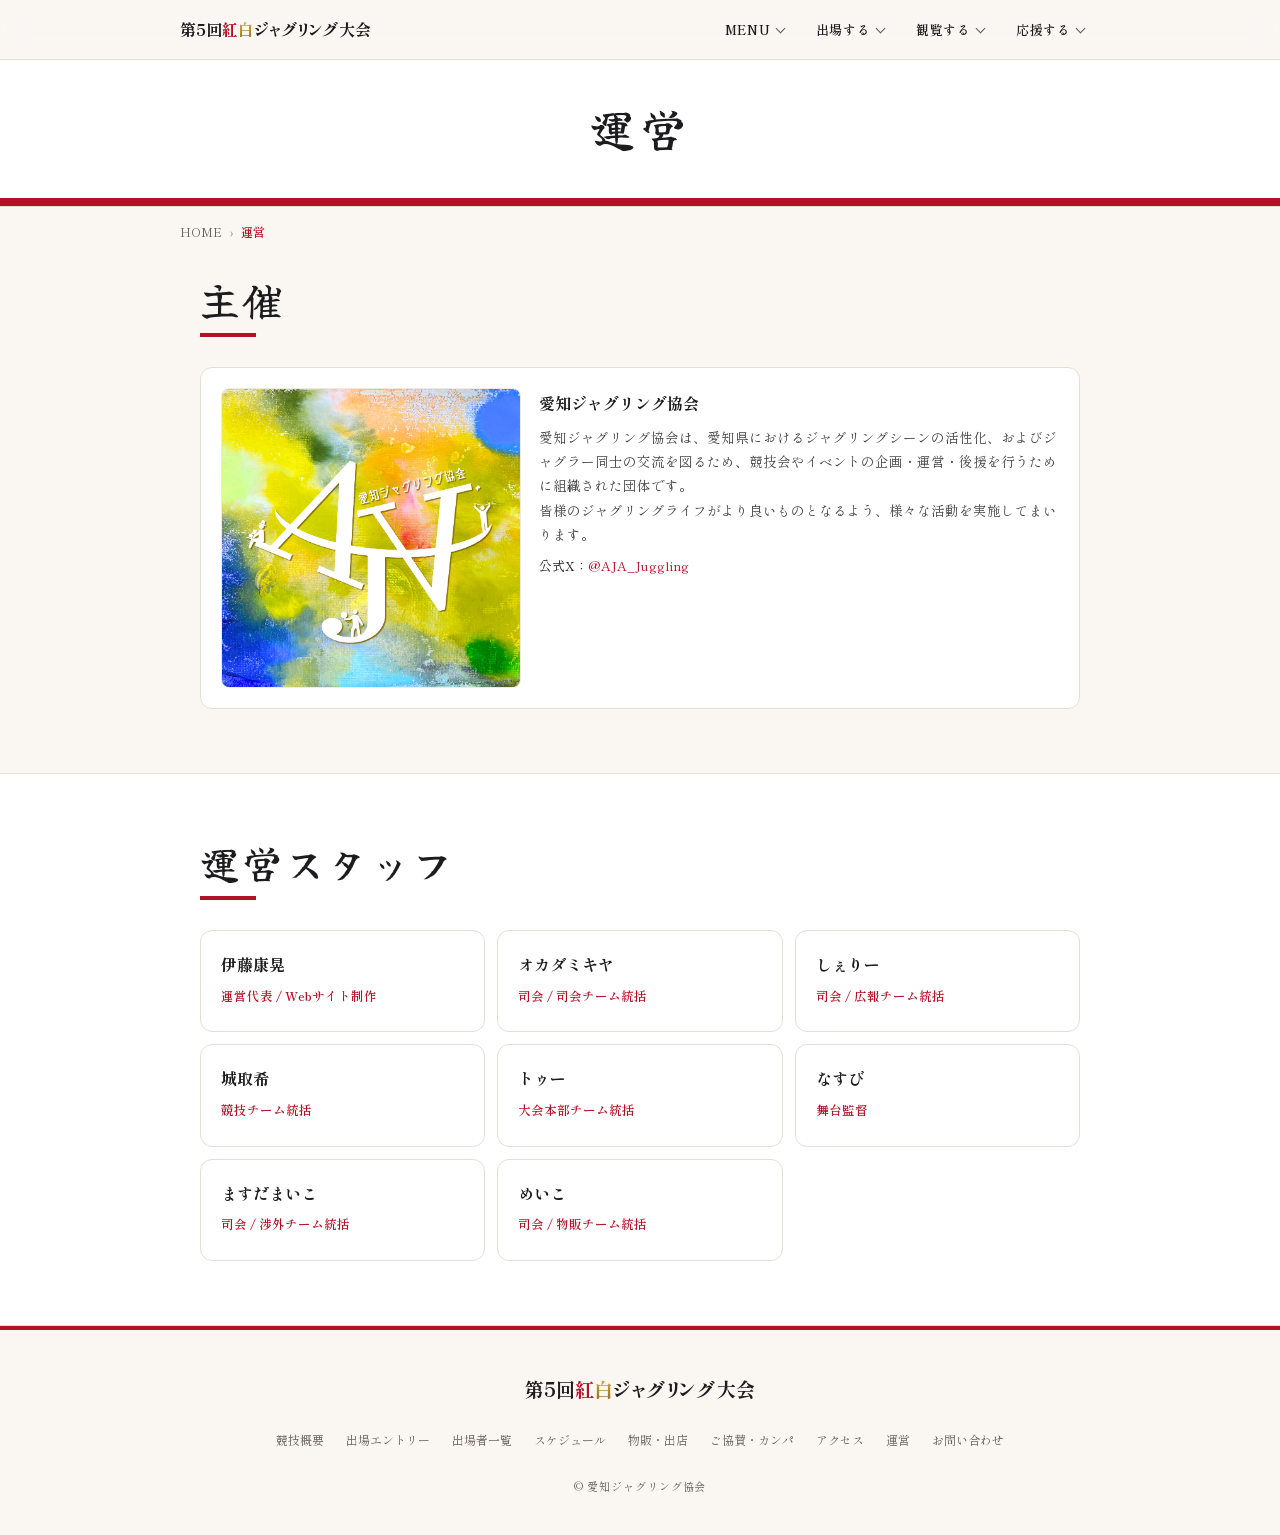
==== about.html @ fe3fd61c "10/20までの更新全て" ====
<!DOCTYPE html>
<html lang="ja">
<head>
<meta charset="UTF-8">
<meta name="viewport" content="width=device-width, initial-scale=1.0">
<title>運営 | 第5回紅白ジャグリング大会</title>
<meta name="description" content="第5回紅白ジャグリング大会の運営について。主催の愛知ジャグリング協会と運営スタッフのご紹介。">
<link rel="preconnect" href="https://fonts.googleapis.com">
<link rel="preconnect" href="https://fonts.gstatic.com" crossorigin>
<link href="https://fonts.googleapis.com/css2?family=Shippori+Mincho:wght@400;500;600;700;800&family=Yuji+Syuku&family=Noto+Sans+JP:wght@300;400;500&family=Cormorant+Garamond:ital,wght@0,300;0,500;0,600;1,300;1,500&display=swap" rel="stylesheet">
<link rel="icon" href="assets/aja-logo.PNG" type="image/png">
<link rel="stylesheet" href="assets/style.css?v=20260728">
</head>
<body>

<!-- ========== HEADER ========== -->
<header>
  <div class="header-inner">
    <a href="index.html" class="header-logo">
      <!-- ▼ ロゴ完成後：assets/logo.svg を配置すれば表示。無ければ自動で非表示 ▼ -->
      <img class="header-logo-img" src="assets/logo.svg" alt="第5回紅白ジャグリング大会 ロゴ" onerror="this.remove()">
      <span class="header-logo-text">第5回<span class="ko-red">紅</span><span class="ko-gold">白</span>ジャグリング大会</span>
    </a>
    <nav class="nav">
      <div class="nav-item">
        <button class="nav-parent">MENU<span class="caret"></span></button>
        <div class="dropdown">
          <a href="about.html" class="current">運営</a>
          <a href="contact.html">お問い合わせ</a>
        </div>
      </div>
      <div class="nav-item">
        <button class="nav-parent">出場する<span class="caret"></span></button>
        <div class="dropdown">
          <a href="rule.html">競技概要</a>
          <a href="entry.html">出場エントリー</a>
          <a href="performer.html">出場者一覧</a>
        </div>
      </div>
      <div class="nav-item">
        <button class="nav-parent">観覧する<span class="caret"></span></button>
        <div class="dropdown">
          <a href="performer.html">出場者一覧</a>
          <a href="timetable.html">スケジュール</a>
          <a href="access.html">アクセス</a>
          <a href="goods.html">物販・出店</a>
        </div>
      </div>
      <div class="nav-item">
        <button class="nav-parent">応援する<span class="caret"></span></button>
        <div class="dropdown">
          <a href="sponsor.html">ご協賛・カンパ</a>
          <a href="goods.html">物販・出店</a>
        </div>
      </div>
    </nav>
    <button class="hamburger" id="hamburger" aria-label="メニューを開く" aria-expanded="false">
      <span></span><span></span><span></span>
    </button>
  </div>
</header>

<!-- ========== MOBILE DRAWER（アコーディオン） ========== -->
<nav class="nav-drawer" id="drawer" aria-hidden="true">
  <button class="acc-parent" data-acc>MENU<span class="caret"></span></button>
  <div class="acc-panel">
    <a href="about.html" class="current">運営</a>
    <a href="contact.html">お問い合わせ</a>
  </div>
  <button class="acc-parent" data-acc>出場する<span class="caret"></span></button>
  <div class="acc-panel">
    <a href="rule.html">競技概要</a>
    <a href="entry.html">出場エントリー</a>
    <a href="performer.html">出場者一覧</a>
  </div>
  <button class="acc-parent" data-acc>観覧する<span class="caret"></span></button>
  <div class="acc-panel">
    <a href="performer.html">出場者一覧</a>
    <a href="timetable.html">スケジュール</a>
    <a href="access.html">アクセス</a>
    <a href="goods.html">物販・出店</a>
  </div>
  <button class="acc-parent" data-acc>応援する<span class="caret"></span></button>
  <div class="acc-panel">
    <a href="sponsor.html">ご協賛・カンパ</a>
    <a href="goods.html">物販・出店</a>
  </div>
</nav>

<!-- ========== PAGE HERO ========== -->
<section class="page-hero page-hero--center">
  <div class="page-hero-inner">
    <h1 class="page-hero-title page-hero-title--plain">運営</h1>
  </div>
</section>

<!-- ========== BREADCRUMB ========== -->
<nav class="breadcrumb" aria-label="パンくずリスト">
  <a href="index.html">HOME</a>
  <span class="sep">›</span>
  <span class="current">運営</span>
</nav>

<!-- ========== 主催 ========== -->
<section class="section-block" style="padding-top:32px">
  <div class="container fade-in">
    <div class="sec-head">
      <div class="ja">主催</div>
    </div>
    <div class="sponsor-list">
      <div class="sponsor-item">
        <div class="sponsor-logo-wrap">
          <!-- ▼ ロゴ画像を assets/ に配置（無ければ自動で非表示） ▼ -->
          <img src="assets/aja-logo.PNG" alt="愛知ジャグリング協会" class="sponsor-logo" onerror="this.parentNode.remove()">
        </div>
        <div class="sponsor-info">
          <p class="sponsor-name">愛知ジャグリング協会</p>
          <!-- ▼ 紹介文はダミーです。正式な紹介文に書き換えてください ▼ -->
          <p class="sponsor-desc">愛知ジャグリング協会は、愛知県におけるジャグリングシーンの活性化、およびジャグラー同士の交流を図るため、競技会やイベントの企画・運営・後援を行うために組織された団体です。</p>
          <p class="sponsor-desc">皆様のジャグリングライフがより良いものとなるよう、様々な活動を実施してまいります。</p>
          <!-- ▼ 公式XのURLに差し替え ▼ -->
          <p style="margin:8px 0 0;font-size:13px">
            公式X：<a href="https://x.com/AJA_Juggling" target="_blank" rel="noopener">@AJA_Juggling</a>
          </p>
        </div>
      </div>
    </div>
  </div>
</section>

<!-- ========== 運営スタッフ ========== -->
<section class="section-block alt">
  <div class="container fade-in">
    <div class="sec-head">
      <div class="ja">運営スタッフ</div>
    </div>

    <!-- ▼ 準備中表示：スタッフ体制が決まったらこのブロックを削除 ▼ 
    <div class="rule-box" style="text-align:center">
      <p style="margin-bottom:0">運営スタッフは決まり次第、本ページにてお知らせします。</p>
    </div>-->

    <!-- ================================================================
      ▼ スタッフカード：決まったらコメントを外し、内容を書き換え ▼
      ・division-card をコピーしてスタッフ数分並べる
      ・div-role（役職）が無い場合はその行を削除
      ・div-desc（担当）が無い場合はその行を削除
    ================================================================= -->

    <div class="division-grid">
      <div class="division-card">
        <p class="div-name">伊藤康晃</p>
        <p class="div-role">運営代表 / Webサイト制作</p>
      </div>
      <div class="division-card">
        <p class="div-name">オカダミキヤ</p>
        <p class="div-role">司会 / 司会チーム統括</p>
      </div>
      <div class="division-card">
        <p class="div-name">しぇりー</p>
        <p class="div-role">司会 / 広報チーム統括</p>
      </div>
      <div class="division-card">
        <p class="div-name">城取希</p>
        <p class="div-role">競技チーム統括</p>
      </div>
      <div class="division-card">
        <p class="div-name">トゥー</p>
        <p class="div-role">大会本部チーム統括</p>
      </div>
      <div class="division-card">
        <p class="div-name">なすび</p>
        <p class="div-role">舞台監督</p>
      </div>
      <div class="division-card">
        <p class="div-name">ますだまいこ</p>
        <p class="div-role">司会 / 渉外チーム統括</p>
      </div>
      <div class="division-card">
        <p class="div-name">めいこ</p>
        <p class="div-role">司会 / 物販チーム統括</p>
      </div>
    </div>

    <!--<a href="index.html" class="home-link">← HOME に戻る</a>-->
  </div>
</section>

<!-- ========== FOOTER ========== -->
<footer>
  <div class="container">
    <p class="footer-logo">第5回<span class="ko-red">紅</span><span class="ko-gold">白</span>ジャグリング大会</p>
    <div class="footer-links">
      <a href="rule.html">競技概要</a>
      <a href="entry.html">出場エントリー</a>
      <a href="performer.html">出場者一覧</a>
      <a href="timetable.html">スケジュール</a>
      <a href="goods.html">物販・出店</a>
      <a href="sponsor.html">ご協賛・カンパ</a>
      <a href="access.html">アクセス</a>
      <a href="about.html">運営</a>
      <a href="contact.html">お問い合わせ</a>
    </div>
    <p class="copyright">© 愛知ジャグリング協会</p>
  </div>
</footer>

<script>
/* ── ハンバーガー / ドロワー ── */
const btn    = document.getElementById('hamburger');
const drawer = document.getElementById('drawer');
function toggleDrawer(forceClose){
  const open = forceClose ? false : !drawer.classList.contains('open');
  drawer.classList.toggle('open', open);
  btn.classList.toggle('open', open);
  btn.setAttribute('aria-expanded', open);
  drawer.setAttribute('aria-hidden', !open);
}
btn.addEventListener('click', e => { e.stopPropagation(); toggleDrawer(); });
drawer.querySelectorAll('a').forEach(a => a.addEventListener('click', () => toggleDrawer(true)));
document.addEventListener('click', e => {
  if (drawer.classList.contains('open') && !drawer.contains(e.target) && !btn.contains(e.target)) toggleDrawer(true);
});
/* ── モバイル：ドロワー内アコーディオン開閉 ── */
document.querySelectorAll('[data-acc]').forEach(p => {
  p.addEventListener('click', () => {
    const panel = p.nextElementSibling;
    const isOpen = p.classList.contains('open');
    document.querySelectorAll('.acc-parent').forEach(o => {
      o.classList.remove('open');
      if (o.nextElementSibling) o.nextElementSibling.style.maxHeight = null;
    });
    if (!isOpen) { p.classList.add('open'); panel.style.maxHeight = panel.scrollHeight + 'px'; }
  });
});
/* ── スクロールフェードイン ── */
const obs = new IntersectionObserver(entries => {
  entries.forEach(e => { if (e.isIntersecting) e.target.classList.add('visible'); });
}, { threshold: 0.06 });
document.querySelectorAll('.fade-in').forEach(el => obs.observe(el));
</script>
</body>
</html>
---- assets/style.css ----
/* ==========================================================================
   第5回 紅白ジャグリング大会 — スタイル（案C：深紅×オフホワイト）
   本文・イベント名＝Shippori Mincho（明朝）
   セクション見出し＝Yuji Syuku（楷書）
   数字・英字＝Cormorant Garamond
========================================================================== */
:root{
  --deep:   #b11226;   /* 深紅 */
  --deep2:  #8c0e1d;   /* 濃深紅 */
  --gold:   #a8821f;   /* 金（白の代わり／明色地でも読める濃いめの金） */
  --gold2:  #c8a24a;   /* 明るい金（濃色地・アクセント用） */
  --off:    #faf7f3;   /* オフホワイト（背景） */
  --white:  #ffffff;
  --ink:    #1c1c1e;   /* 本文 */
  --sub:    #6a5f5a;   /* 補助テキスト */
  --line:   #e6ded3;   /* 罫線 */
  --line2:  #efe9e0;
  --hh: 56px;
}
*,*::before,*::after{box-sizing:border-box;margin:0;padding:0;}
html{scroll-behavior:smooth;-webkit-text-size-adjust:100%;}
body{
  background:var(--off);
  color:var(--ink);
  font-family:'Shippori Mincho',serif;
  font-size:15px;
  line-height:1.9;
  overflow-x:hidden;
  -webkit-font-smoothing:antialiased;
}
img{max-width:100%;display:block;}
a{color:var(--deep);text-decoration:none;}
a:hover{color:var(--deep2);text-decoration:underline;}
p{margin-bottom:10px;}
ul,ol{padding-left:1.4em;}
li{margin-bottom:8px;}

/* ---------- レイアウトユーティリティ ---------- */
.container{max-width:960px;margin:0 auto;padding:0 20px;position:relative;z-index:1;}
.section-block{padding:52px 0;border-bottom:1px solid var(--line);}
.section-block.alt{background:var(--white);}

/* ---------- セクション見出し（楷書） ---------- */
.sec-head{margin-bottom:30px;}
.sec-head .ja{
  font-family:'Yuji Syuku',serif;font-weight:400;
  font-size:clamp(26px,4.6vw,40px);letter-spacing:.06em;line-height:1.25;
  position:relative;display:inline-block;padding-bottom:12px;
}
.sec-head .ja::after{
  content:'';position:absolute;left:0;bottom:0;width:56px;height:4px;background:var(--deep);
}
.sec-head .ja .accent{color:var(--deep);}

/* ==========================================================================
   ヘッダー・ナビ
========================================================================== */
header{
  position:sticky;top:0;z-index:300;
  background:rgba(250,247,243,.92);
  backdrop-filter:blur(12px);-webkit-backdrop-filter:blur(12px);
  border-bottom:1px solid var(--line);height:var(--hh);
}
.header-inner{
  max-width:960px;margin:0 auto;padding:0 20px;height:100%;
  display:flex;align-items:center;justify-content:space-between;position:relative;z-index:1;
}
.header-logo{
  display:flex;align-items:center;gap:10px;
  font-family:'Shippori Mincho',serif;font-size:clamp(14px,3.6vw,16px);font-weight:800;
  letter-spacing:0;color:var(--ink);line-height:1.2;min-width:0;
  font-feature-settings:"palt" 1;  /* 全角アキを詰める（紅・白まわりの余白対策） */
}
.header-logo:hover{color:var(--ink);text-decoration:none;}
/* ヘッダーのロゴ画像スロット（画像が無ければJSで非表示） */
.header-logo-img{height:34px;width:auto;flex-shrink:0;display:block;}
.header-logo-text{white-space:nowrap;overflow:hidden;text-overflow:ellipsis;}

/* ロゴ内「紅白」：紅＝深紅／白＝メタリックな金 */
.ko-red{color:var(--deep);}
.ko-gold{
  background:linear-gradient(180deg,#d8ba63 0%,#b8912e 48%,#8f6d16 100%);
  -webkit-background-clip:text;background-clip:text;
  -webkit-text-fill-color:transparent;color:var(--gold); /* 非対応時のフォールバック */
}

/* ---------- PCナビ（ドロップダウン） ---------- */
.nav{display:none;}
.nav-item{position:relative;height:100%;display:flex;align-items:center;}
.nav-parent{
  display:flex;align-items:center;gap:6px;height:100%;padding:0 16px;
  color:var(--ink);font-family:inherit;font-size:13px;letter-spacing:.06em;font-weight:600;
  background:none;border:none;cursor:pointer;transition:color .2s,background .2s;
}
.nav-parent:hover,.nav-item:hover .nav-parent,.nav-item:focus-within .nav-parent{color:var(--deep);background:rgba(177,18,38,.05);}
.nav-parent .caret{width:7px;height:7px;border-right:1.5px solid currentColor;border-bottom:1.5px solid currentColor;transform:rotate(45deg);margin-top:-3px;transition:transform .2s;opacity:.7;}
.nav-item:hover .nav-parent .caret,.nav-item:focus-within .nav-parent .caret{transform:rotate(225deg);margin-top:2px;}
.dropdown{
  position:absolute;top:var(--hh);left:50%;transform:translateX(-50%) translateY(8px);
  min-width:210px;background:var(--white);border:1px solid var(--line);border-radius:12px;
  box-shadow:0 18px 44px rgba(0,0,0,.14);padding:8px;
  opacity:0;visibility:hidden;transition:opacity .2s,transform .2s;
}
.nav-item:hover .dropdown,.nav-item:focus-within .dropdown{opacity:1;visibility:visible;transform:translateX(-50%) translateY(0);}
.dropdown::before{content:'';position:absolute;top:-14px;left:0;right:0;height:14px;}
.dropdown a{
  display:block;padding:12px 14px;border-radius:8px;
  font-size:14px;font-weight:600;color:var(--ink);transition:background .2s,color .2s;white-space:nowrap;
}
.dropdown a:hover{background:rgba(177,18,38,.06);color:var(--deep);text-decoration:none;}

.hamburger{
  display:flex;flex-direction:column;justify-content:center;gap:5px;
  width:44px;height:44px;cursor:pointer;background:none;border:none;padding:0 8px;
}
.hamburger span{display:block;width:24px;height:1.5px;background:var(--ink);transition:transform .3s,opacity .3s;}
.hamburger.open span:nth-child(1){transform:translateY(6.5px) rotate(45deg);}
.hamburger.open span:nth-child(2){opacity:0;}
.hamburger.open span:nth-child(3){transform:translateY(-6.5px) rotate(-45deg);}

/* ---------- モバイルドロワー（アコーディオン） ---------- */
.nav-drawer{
  position:fixed;top:var(--hh);left:0;right:0;
  background:rgba(255,255,255,.99);
  backdrop-filter:blur(16px);-webkit-backdrop-filter:blur(16px);
  border-bottom:1px solid var(--line);z-index:290;
  transform:translateY(-120%);transition:transform .35s cubic-bezier(.4,0,.2,1);
  padding:6px 0 0;max-height:calc(100vh - var(--hh));overflow-y:auto;
}
.nav-drawer.open{transform:translateY(0);}
.acc-parent{
  width:100%;display:flex;align-items:center;justify-content:space-between;
  padding:16px 24px;background:none;border:none;border-bottom:1px solid var(--line2);
  color:var(--ink);font-family:inherit;font-size:16px;font-weight:700;letter-spacing:.06em;cursor:pointer;
}
.acc-parent .caret{width:9px;height:9px;border-right:1.5px solid currentColor;border-bottom:1.5px solid currentColor;transform:rotate(45deg);transition:transform .25s;opacity:.6;}
.acc-parent.open{color:var(--deep);}
.acc-parent.open .caret{transform:rotate(225deg);}
.acc-panel{max-height:0;overflow:hidden;transition:max-height .3s ease;background:rgba(177,18,38,.02);}
.acc-panel a{display:block;padding:13px 24px 13px 40px;color:var(--ink);font-size:14.5px;border-bottom:1px solid var(--line2);}
.acc-panel a:last-child{border-bottom:none;}
.acc-panel a:active{background:rgba(177,18,38,.08);}

/* ==========================================================================
   HERO（キービジュアル＋情報バー）
========================================================================== */
.hero{
  position:relative;
  padding:clamp(24px,4vh,44px) 20px clamp(32px,5vh,56px);
  overflow:hidden;
  border-bottom:1px solid var(--line);
}
.hero::before{  /* 上端の深紅ライン */
  content:'';position:absolute;top:0;left:0;right:0;height:8px;background:var(--deep);
}
.hero-inner{position:relative;z-index:2;max-width:960px;margin:0 auto;}

/* ---------- キービジュアル（2894×4093） ---------- */
.hero-logo{margin-bottom:clamp(22px,3vw,34px);}
.hero-logo-img{
  width:100%;height:auto;
}

/* ---------- 情報バー：タイトル＋日程＋エントリー ---------- */
.hero-copy{padding-top:clamp(18px,2.4vw,24px);}
.hero-title{
  --title-size:clamp(23px,3.6vw,34px);
  font-family:'Shippori Mincho',serif;font-weight:800;
  font-size:var(--title-size);line-height:1.45;letter-spacing:.01em;
  font-feature-settings:"palt" 1;
  display:block;
}
.hero-title > span{display:inline;line-height:inherit;}
.hero-title .ko{color:var(--deep);}

.hero-bottom{
  margin-top:14px;
  display:flex;align-items:center;justify-content:space-between;
  gap:16px 28px;flex-wrap:wrap;
}
.hero-meta{font-size:clamp(14px,1.6vw,17px);line-height:1.9;font-weight:500;}
.hero-meta b{color:var(--deep);}
.hero-cta-btn{
  display:inline-block;background:var(--deep);color:var(--white);
  font-family:'Shippori Mincho',serif;font-weight:700;
  padding:15px 42px;font-size:15px;letter-spacing:.08em;border-radius:100px;white-space:nowrap;
  transition:background .2s;
}
.hero-cta-btn:hover{background:var(--deep2);color:var(--white);text-decoration:none;}

/* ---------- PC：キービジュアル＋タイトルの2カラム（≥820px／ナビ切替と同じ） ---------- */
@media (min-width:820px){
  .hero{padding:clamp(40px,6vh,64px) 20px clamp(44px,6vh,68px);}
  .hero-inner{display:flex;align-items:center;gap:clamp(32px,4vw,52px);}

  .hero-logo{flex:0 0 clamp(280px,33vw,360px);margin-bottom:0;}

  .hero-copy{flex:1 1 auto;min-width:0;padding-top:0;}

  .hero-title{
    --title-size:clamp(40px,5.2vw,58px);
    display:flex;flex-direction:column;align-items:flex-start;
    row-gap:clamp(10px,1.6vw,22px);
    line-height:1;letter-spacing:.02em;
  }
  .hero-title > span{display:block;line-height:1;}
  .hero-no{font-size:calc(var(--title-size) * .9);letter-spacing:.03em;}

  .hero-bottom{margin-top:36px;align-items:flex-end;}
}

/* ==========================================================================
   大会概要テーブル
========================================================================== */
.overview-table{width:100%;border-collapse:collapse;border:1px solid var(--line);margin-top:8px;background:var(--white);}
.overview-table tr{border-bottom:1px solid var(--line);}
.overview-table tr:last-child{border-bottom:none;}
.overview-table th{
  width:96px;padding:15px 14px;font-size:13px;font-weight:600;letter-spacing:.1em;
  color:var(--deep);text-align:left;vertical-align:top;background:rgba(177,18,38,.03);
  border-right:1px solid var(--line);white-space:nowrap;font-family:'Shippori Mincho',serif;
}
.overview-table td{padding:15px 16px;font-family:'Shippori Mincho',serif;font-size:15px;font-weight:500;line-height:1.7;vertical-align:top;}
.overview-table td small{color:var(--sub);font-size:12px;}

/* ==========================================================================
   コンセプト
========================================================================== */
.concept-box{border:1px solid var(--line);border-left:4px solid var(--deep);background:var(--white);padding:30px 24px;margin-top:8px;}
.concept-tagline{
  font-family:'Yuji Syuku',serif;font-weight:400;
  font-size:clamp(22px,5vw,32px);color:var(--ink);margin-bottom:20px;line-height:1.4;letter-spacing:.04em;
}
.concept-box p{line-height:2;}
.concept-box p:last-child{margin-bottom:0;}
.concept-box strong{color:var(--deep);font-weight:700;}
.concept-box gold{color:var(--gold);font-weight:700;}

/* ==========================================================================
   CTA（出場者向け／観覧者向け）
========================================================================== */
.cta-row{display:flex;flex-direction:column;align-items:center;gap:12px;margin-top:26px;}
.cta-btn{
  display:inline-block;padding:16px 40px;background:var(--deep);color:var(--white);
  font-family:'Shippori Mincho',serif;font-size:15px;font-weight:700;letter-spacing:.08em;
  text-align:center;border-radius:100px;transition:background .2s;width:100%;max-width:320px;
}
.cta-btn:hover{background:var(--deep2);color:var(--white);text-decoration:none;}
.cta-btn.outline{background:transparent;border:1.5px solid var(--deep);color:var(--deep);}
.cta-btn.outline:hover{background:rgba(177,18,38,.06);color:var(--deep);}
.cta-btn.disabled{background:var(--line);color:var(--sub);pointer-events:none;cursor:not-allowed;}

/* ==========================================================================
   フッター
========================================================================== */
footer{padding:44px 0 28px;text-align:center;background:var(--off);color:var(--sub);position:relative;border-top:1px solid var(--line);}
footer::before{content:'';position:absolute;top:-1px;left:0;right:0;height:4px;background:var(--deep);}
.footer-logo{font-family:'Shippori Mincho',serif;font-size:19px;font-weight:800;color:var(--ink);margin-bottom:6px;letter-spacing:0;font-feature-settings:"palt" 1;}
.footer-links{display:flex;justify-content:center;flex-wrap:wrap;gap:4px 14px;margin-bottom:20px;margin-top:18px;}
.footer-links a{font-size:12px;color:var(--sub);padding:4px;}
.footer-links a:hover{color:var(--deep);text-decoration:none;}
.copyright{font-size:11px;color:var(--sub);letter-spacing:.08em;}

/* ==========================================================================
   フェードイン
========================================================================== */
.fade-in{opacity:0;transform:translateY(14px);transition:opacity .6s ease,transform .6s ease;}
.fade-in.visible{opacity:1;transform:none;}
@media (prefers-reduced-motion: reduce){
  .fade-in{opacity:1;transform:none;transition:none;}
  html{scroll-behavior:auto;}
}

/* ==========================================================================
   レスポンシブ
========================================================================== */
/* ---------- スマホ（≤479px）：詰まりやすい箇所を微調整 ---------- */
@media (max-width:479px){
  body{font-size:14px;}
.hero{padding:20px 18px 34px;}                                    /* 旧：7vh 18px 6vh */
.hero-bottom{flex-direction:column;align-items:stretch;gap:16px;} /* 旧：gap:20px */
  .hero-cta-btn{text-align:center;}
  .cta-btn{max-width:none;}
  .footer-links{gap:2px 10px;}
}

/* ---------- 小型タブレット（≥600px） ---------- */
@media (min-width:600px){
  .container{padding:0 32px;}
  .overview-table th{width:110px;}
}

/* ---------- タブレット／デスクトップ（≥768px） ---------- */
@media (min-width:768px){
  :root{--hh:60px;}
  .section-block{padding:64px 0;}
  .cta-row{flex-direction:row;justify-content:center;flex-wrap:wrap;}
  .cta-btn{width:auto;min-width:220px;}
}

/* ---------- ナビをドロップダウン表示に切替（≥820px） ---------- */
@media (min-width:820px){
  .nav{display:flex;align-items:center;height:100%;}
  .hamburger{display:none;}
  .nav-drawer{display:none !important;}
}

@media (min-width:960px){.container{padding:0 40px;}}
/* ==========================================================================
   サブページ共通
========================================================================== */
/* ---------- ページヒーロー ---------- */
.page-hero{
  position:relative;padding:40px 20px 48px;border-bottom:1px solid var(--line);
  background:var(--white);
}
.page-hero::before{content:'';position:absolute;left:0;right:0;bottom:0;height:8px;background:var(--deep);}
.page-hero-inner{max-width:960px;margin:0 auto;}
.page-hero-title{
  font-family:'Yuji Syuku',serif;font-weight:400;
  font-size:clamp(30px,6vw,46px);letter-spacing:.08em;line-height:1.25;
  position:relative;display:inline-block;padding-bottom:12px;
}
.page-hero-title::after{content:'';position:absolute;left:0;bottom:0;width:56px;height:4px;background:var(--deep);}
.page-hero-brand{margin-top:10px;font-size:13px;color:var(--sub);letter-spacing:.08em;font-feature-settings:"palt" 1;}
/* ページヒーロー：中央ぞろえ・プレーン（下線なし） */
.page-hero--center{text-align:center;}
.page-hero-title--plain{padding-bottom:0;}
.page-hero-title--plain::after{display:none;}

/* ---------- パンくず ---------- */
.breadcrumb{
  max-width:960px;margin:0 auto;padding:14px 20px 0;
  font-size:12px;color:var(--sub);display:flex;align-items:center;gap:8px;flex-wrap:wrap;
}
.breadcrumb a{color:var(--sub);}
.breadcrumb a:hover{color:var(--deep);text-decoration:none;}
.breadcrumb .sep{opacity:.6;}
.breadcrumb .current{color:var(--deep);font-weight:600;}

/* ---------- PDFダウンロードボタン ---------- */
.pdf-box{
  border:1px solid var(--line);border-left:4px solid var(--deep);background:var(--white);
  padding:18px 20px;display:flex;align-items:center;justify-content:space-between;gap:16px;flex-wrap:wrap;
}
.pdf-box p{margin:0;font-size:14px;color:var(--ink);}
.pdf-box p small{display:block;color:var(--sub);font-size:12px;margin-top:2px;}
.pdf-btn{
  display:inline-flex;align-items:center;gap:10px;white-space:nowrap;
  background:var(--deep);color:var(--white);font-family:'Shippori Mincho',serif;font-weight:700;
  font-size:14px;letter-spacing:.06em;padding:12px 26px;border-radius:100px;transition:background .2s;
}
.pdf-btn:hover{background:var(--deep2);color:var(--white);text-decoration:none;}
.pdf-btn svg{width:18px;height:18px;flex-shrink:0;}

/* ---------- 記事系：小見出し・本文パーツ ---------- */
.sub-head{
  font-family:'Shippori Mincho',serif;font-size:clamp(17px,2.4vw,20px);font-weight:700;
  margin:34px 0 14px;padding-left:14px;border-left:4px solid var(--deep);line-height:1.5;
}
.sub-head:first-of-type{margin-top:0;}
.rule-box{
  border:1px solid var(--line);background:var(--white);border-radius:10px;
  padding:20px 22px;margin:14px 0;
}
.rule-box p:last-child{margin-bottom:0;}
.note-text{font-size:13px;color:var(--sub);}
.quote-box{
  background:rgba(177,18,38,.03);border:1px dashed var(--line);border-radius:10px;
  padding:18px 20px;margin:12px 0;font-size:13.5px;color:#555;line-height:1.9;
}
.quote-box .q-label{font-size:12px;color:var(--deep);font-weight:700;letter-spacing:.1em;margin-bottom:6px;}
.quote-box p:last-child{margin-bottom:0;}

/* ---------- 表（競技概要） ---------- */
.rule-table-wrap{overflow-x:auto;margin:14px 0;}
.rule-table{
  width:100%;border-collapse:collapse;border:1px solid var(--line);background:var(--white);
  font-size:14px;min-width:340px;
}
.rule-table caption{
  caption-side:top;text-align:center;font-size:13px;color:var(--sub);padding-bottom:8px;letter-spacing:.04em;
}
.rule-table th,.rule-table td{border:1px solid var(--line);padding:10px 12px;text-align:center;line-height:1.6;}
.rule-table thead th{background:rgba(177,18,38,.04);font-weight:700;}
.rule-table .th-red{background:rgba(177,18,38,.12);color:var(--deep2);font-weight:700;}
.rule-table .th-white{background:#f3f0ea;color:var(--ink);font-weight:700;}
.rule-table td.left,.rule-table th.left{text-align:left;}
.rule-table .mark{color:var(--deep);font-weight:700;}
.table-3col{
  table-layout:fixed;
}
.table-3col th:first-child,
.table-3col td:first-child{
  width:50%;
}
/* 残りの2列(紅組・白組)は自動的に25%ずつで均等になります */

/* ---------- 料金 ---------- */
.fee-grid{display:grid;grid-template-columns:1fr 1fr;gap:12px;margin:14px 0;}
.fee-item{
  background:var(--white);border:1px solid var(--line);border-radius:10px;
  padding:20px;text-align:center;
}
.fee-item .fee-div{display:block;font-size:14px;font-weight:600;color:var(--sub);margin-bottom:6px;}
.fee-item .fee-price{font-family:'Cormorant Garamond',serif;font-size:30px;color:var(--deep);line-height:1.2;}
.fee-item .fee-price small{font-size:14px;font-family:'Shippori Mincho',serif;color:var(--ink);}
@media (max-width:479px){ .fee-grid{grid-template-columns:1fr;} }

/* ---------- ページ下部：関連導線 ---------- */
.page-next{
  margin-top:28px;padding-top:26px;
  display:flex;justify-content:center;
}


/* ---------- ナビ：現在ページ表示 ---------- */
.dropdown a.current{color:var(--deep);background:rgba(177,18,38,.05);}
.acc-panel a.current{color:var(--deep);font-weight:700;}
/* ==========================================================================
   協賛ページ（sponsor.html）
========================================================================== */
/* ---------- プラン画像 ---------- */
.sponsor-plan-image{margin:20px 0;}
.sponsor-plan-image img{width:100%;height:auto;border:1px solid var(--line);border-radius:10px;background:var(--white);}

/* ---------- 申込ボタン ---------- */
.sponsor-cta-buttons{display:flex;flex-direction:column;align-items:stretch;gap:12px;max-width:340px;margin:32px auto;}
.sponsor-cta-buttons .cta-btn{width:100%;display:flex;flex-direction:column;align-items:center;justify-content:center;}
.cta-btn-sub{display:block;font-size:11px;font-weight:400;letter-spacing:.04em;opacity:.85;margin-top:3px;}
@media (min-width:768px){
  .sponsor-cta-buttons{flex-direction:row;justify-content:center;align-items:stretch;max-width:none;}
  .sponsor-cta-buttons .cta-btn{width:340px;min-width:0;}
}
/* ---------- スポンサー掲載 ---------- */
.sponsor-list{display:flex;flex-direction:column;gap:14px;margin-top:8px;}
.sponsor-item{
  display:flex;gap:18px;align-items:flex-start;
  background:var(--white);border:1px solid var(--line);border-radius:12px;padding:20px;
}
.sponsor-logo-wrap{flex:0 0 300px;}
.sponsor-logo{width:300px;height:300px;object-fit:contain;background:#fff;border:1px solid var(--line2);border-radius:8px;}
.sponsor-info{flex:1;min-width:0;}
.sponsor-name{font-size:16px;font-weight:700;margin-bottom:6px;}
.sponsor-desc{font-size:13.5px;color:#444;line-height:1.8;margin-bottom:0;}
@media (max-width:479px){
  .sponsor-item{flex-direction:column;align-items:center;text-align:center;}
}
.sponsor-name-list{margin-top:26px;background:var(--white);border:1px solid var(--line);border-radius:12px;padding:20px 22px;}
.sponsor-name-list-label{font-weight:700;font-size:14px;color:var(--deep);margin-bottom:10px;}
.sponsor-name-items{list-style:none;padding:0;display:flex;flex-wrap:wrap;gap:6px 22px;}
.sponsor-name-items li{margin:0;font-size:14px;}

/* ---------- 注目リターン詳細 ---------- */
#returns{scroll-margin-top:calc(var(--hh) + 12px);}
.return-block{margin-bottom:36px;}
.return-block:last-of-type{margin-bottom:0;}
.return-img{margin:14px 0;}
.return-img img{width:100%;height:auto;border:1px solid var(--line);border-radius:10px;background:var(--white);}
/* ==========================================================================
   アクセス・お問い合わせページ
========================================================================== */
.map-embed{margin:16px 0;border:1px solid var(--line);border-radius:10px;overflow:hidden;background:var(--white);}
.map-embed iframe{width:100%;height:340px;border:0;display:block;}
.map-link-btn{display:inline-flex;align-items:center;gap:8px;font-size:14px;font-weight:600;color:var(--deep);border:1.5px solid var(--deep);border-radius:100px;padding:10px 22px;transition:background .2s;}
.map-link-btn:hover{background:rgba(177,18,38,.06);text-decoration:none;color:var(--deep);}
.contact-box{background:var(--white);border:1px solid var(--line);border-radius:12px;padding:26px 24px;text-align:center;}
.contact-box p{margin-bottom:10px;}
.contact-email{display:inline-block;font-size:clamp(16px,3.4vw,20px);font-weight:700;color:var(--deep);background:rgba(177,18,38,.05);border-radius:8px;padding:10px 18px;margin:8px 0 10px;letter-spacing:.03em;word-break:break-all;}

/* ==========================================================================
   物販・出店ページ（goods.html）
========================================================================== */
.goods-grid{display:grid;grid-template-columns:repeat(2,1fr);gap:14px;margin-top:8px;}
@media (min-width:768px){.goods-grid{grid-template-columns:repeat(3,1fr);}}
.goods-card{background:var(--white);border:1px solid var(--line);border-radius:12px;overflow:hidden;display:flex;flex-direction:column;}
.goods-img{aspect-ratio:1/1;object-fit:cover;width:100%;background:#f3f0ea;border-bottom:1px solid var(--line2);}
.goods-body{padding:14px 16px 16px;display:flex;flex-direction:column;gap:4px;flex:1;}
.goods-badge{display:inline-block;font-size:11px;font-weight:700;color:var(--deep);border:1px solid var(--deep);border-radius:100px;padding:2px 10px;margin-bottom:2px;align-self:flex-start;}
.goods-name{font-size:14.5px;font-weight:700;}
.goods-price{font-family:'Cormorant Garamond',serif;font-size:22px;color:var(--deep);line-height:1.3;}
.goods-price small{font-size:12px;font-family:'Shippori Mincho',serif;color:var(--sub);}
.goods-desc{font-size:12.5px;color:#555;line-height:1.7;margin-bottom:0;}

/* ==========================================================================
   画像掲載（演技順・タイムテーブル）と2日間開催用の日付見出し
========================================================================== */
.page-image{margin:14px 0;border:1px solid var(--line);border-radius:10px;overflow:hidden;background:var(--white);}
.page-image img{width:100%;height:auto;display:block;}
.page-image--a4{max-width:640px;margin-left:auto;margin-right:auto;}
.page-image-note{font-size:13px;color:var(--sub);margin-top:12px;text-align:center;}

.day-head{display:flex;align-items:center;gap:12px;margin:38px 0 6px;}
.day-head:first-of-type{margin-top:0;}
.day-badge{font-family:'Cormorant Garamond',serif;font-size:15px;letter-spacing:.12em;background:var(--deep);color:#fff;border-radius:100px;padding:4px 18px;}
.day-badge.white{background:var(--white);color:var(--deep);border:1.5px solid var(--deep);}
.day-date{font-size:clamp(16px,2.4vw,19px);font-weight:700;}

/* ==========================================================================
   運営ページ（about.html）
========================================================================== */
.division-grid{display:grid;grid-template-columns:1fr;gap:12px;margin-top:8px;}
@media (min-width:600px){.division-grid{grid-template-columns:repeat(2,1fr);}}
@media (min-width:900px){.division-grid{grid-template-columns:repeat(3,1fr);}}
.division-card{background:var(--white);border:1px solid var(--line);border-radius:12px;padding:18px 20px;}
.div-name{font-size:16px;font-weight:700;margin-bottom:4px;}
.div-role{font-size:12.5px;color:var(--deep);font-weight:600;margin-bottom:6px;}
.div-desc{font-size:13px;color:#555;line-height:1.8;margin-bottom:0;}
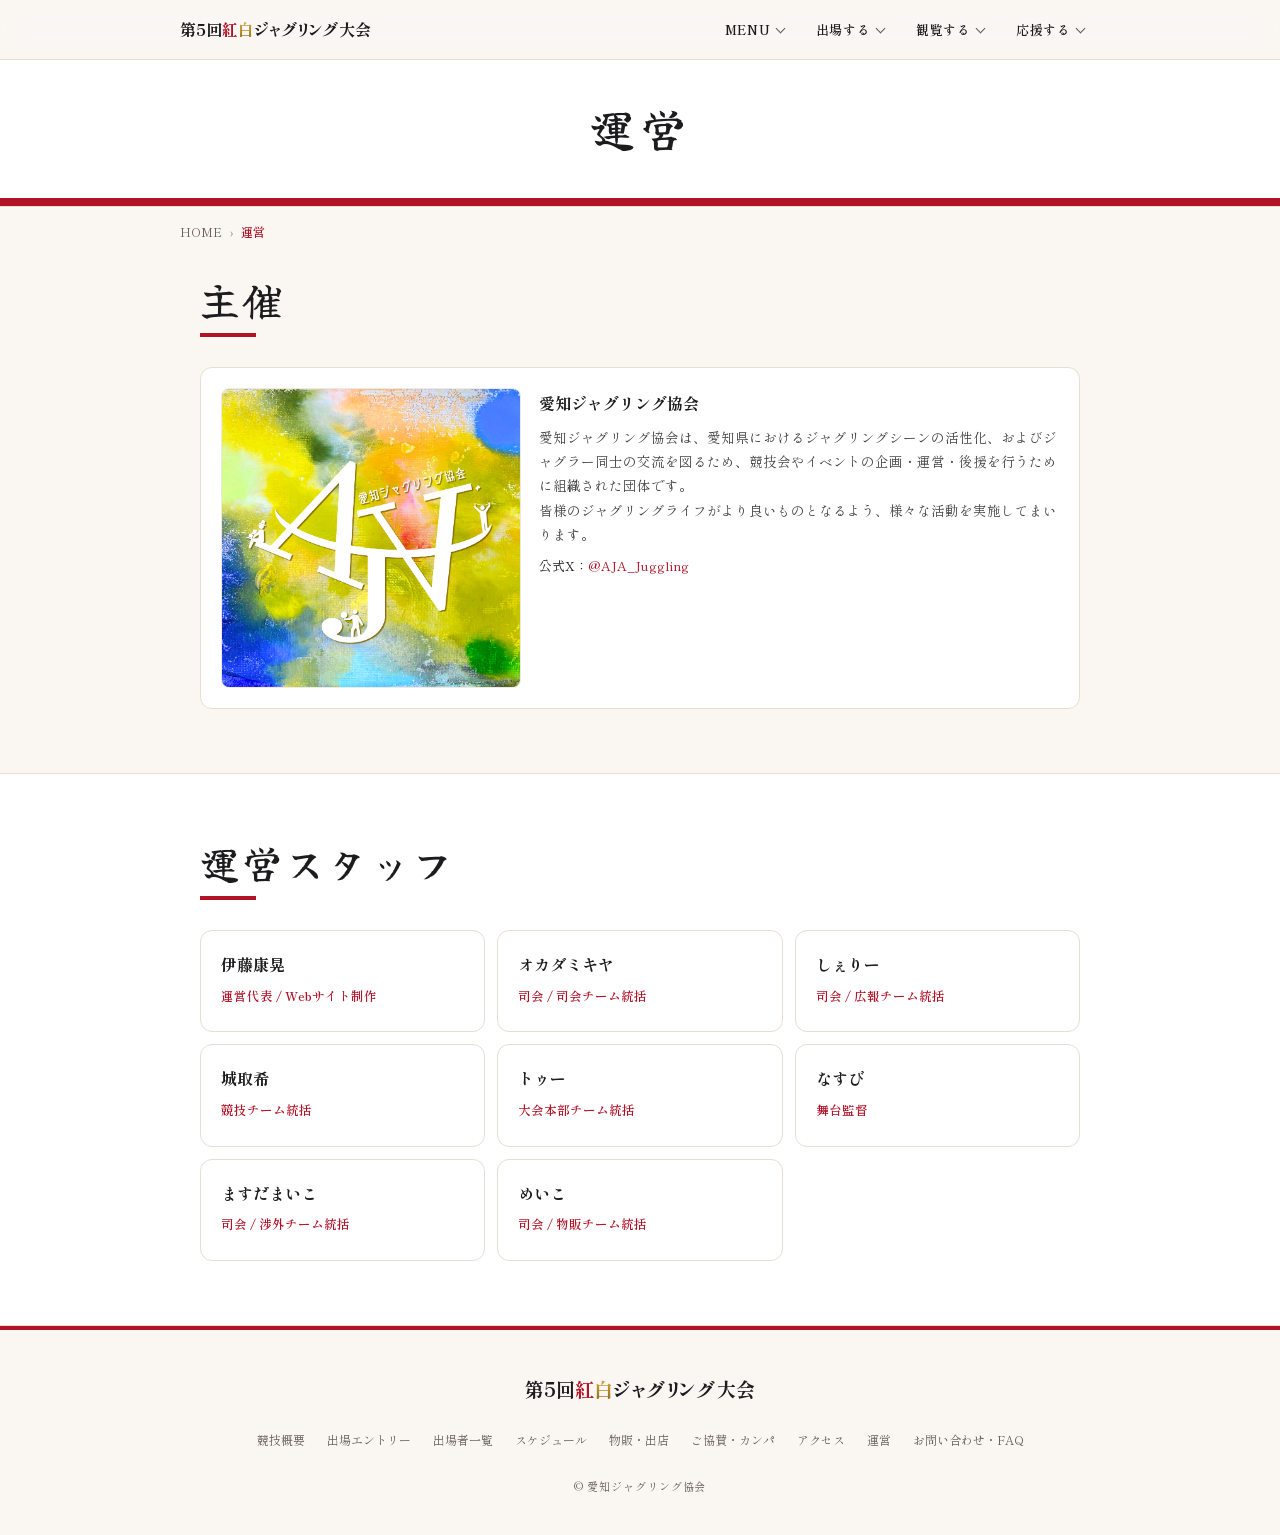
==== commit 062e27cc: "お問い合わせにFAQを追加。" ====
--- a/about.html
+++ b/about.html
@@ -26,7 +26,7 @@
         <button class="nav-parent">MENU<span class="caret"></span></button>
         <div class="dropdown">
           <a href="about.html" class="current">運営</a>
-          <a href="contact.html">お問い合わせ</a>
+          <a href="contact.html">お問い合わせ・FAQ</a>
         </div>
       </div>
       <div class="nav-item">
@@ -65,7 +65,7 @@
   <button class="acc-parent" data-acc>MENU<span class="caret"></span></button>
   <div class="acc-panel">
     <a href="about.html" class="current">運営</a>
-    <a href="contact.html">お問い合わせ</a>
+    <a href="contact.html">お問い合わせ・FAQ</a>
   </div>
   <button class="acc-parent" data-acc>出場する<span class="caret"></span></button>
   <div class="acc-panel">
@@ -199,7 +199,7 @@
       <a href="sponsor.html">ご協賛・カンパ</a>
       <a href="access.html">アクセス</a>
       <a href="about.html">運営</a>
-      <a href="contact.html">お問い合わせ</a>
+      <a href="contact.html">お問い合わせ・FAQ</a>
     </div>
     <p class="copyright">© 愛知ジャグリング協会</p>
   </div>
--- a/assets/style.css
+++ b/assets/style.css
@@ -505,4 +505,25 @@
 .division-card{background:var(--white);border:1px solid var(--line);border-radius:12px;padding:18px 20px;}
 .div-name{font-size:16px;font-weight:700;margin-bottom:4px;}
 .div-role{font-size:12.5px;color:var(--deep);font-weight:600;margin-bottom:6px;}
-.div-desc{font-size:13px;color:#555;line-height:1.8;margin-bottom:0;}+.div-desc{font-size:13px;color:#555;line-height:1.8;margin-bottom:0;}
+/* ==========================================================================
+   FAQ（contact.html）
+========================================================================== */
+/* アンカー移動時に固定ヘッダーへ隠れないよう、FAQページの見出しだけに余白を付ける */
+.faq-cat,#contact{scroll-margin-top:calc(var(--hh) + 16px);}
+.faq-jump{display:flex;flex-wrap:wrap;gap:8px;margin-bottom:8px;}
+.faq-jump a{font-size:13px;color:var(--deep);border:1px solid rgba(177,18,38,.3);border-radius:999px;padding:6px 14px;text-decoration:none;background:var(--white);transition:background .2s;}
+.faq-jump a:hover{background:rgba(177,18,38,.06);}
+.faq-cat{font-size:17px;font-weight:700;margin:34px 0 12px;padding-left:12px;border-left:4px solid var(--deep);}
+.faq-list{display:flex;flex-direction:column;gap:10px;}
+.faq-item{background:var(--white);border:1px solid var(--line);border-radius:10px;overflow:hidden;}
+.faq-item summary{list-style:none;cursor:pointer;position:relative;padding:16px 44px 16px 46px;font-weight:600;line-height:1.6;}
+.faq-item summary::-webkit-details-marker{display:none;}
+.faq-item summary::before{content:"Q";position:absolute;left:16px;top:15px;font-family:"Cormorant Garamond",serif;font-size:20px;font-weight:600;line-height:1.3;color:var(--deep);}
+.faq-item summary::after{content:"";position:absolute;right:20px;top:50%;width:8px;height:8px;border-right:2px solid var(--sub);border-bottom:2px solid var(--sub);transform:translateY(-70%) rotate(45deg);transition:transform .2s;}
+.faq-item[open] summary::after{transform:translateY(-30%) rotate(-135deg);}
+.faq-item summary:focus-visible{outline:2px solid var(--deep);outline-offset:-2px;}
+.faq-a{position:relative;padding:0 20px 16px 46px;color:var(--ink);line-height:1.8;}
+.faq-a::before{content:"A";position:absolute;left:16px;top:-3px;font-family:"Cormorant Garamond",serif;font-size:20px;font-weight:600;color:var(--gold);}
+.faq-a p{margin:0;}
+.faq-a a{color:var(--deep);text-decoration:underline;}
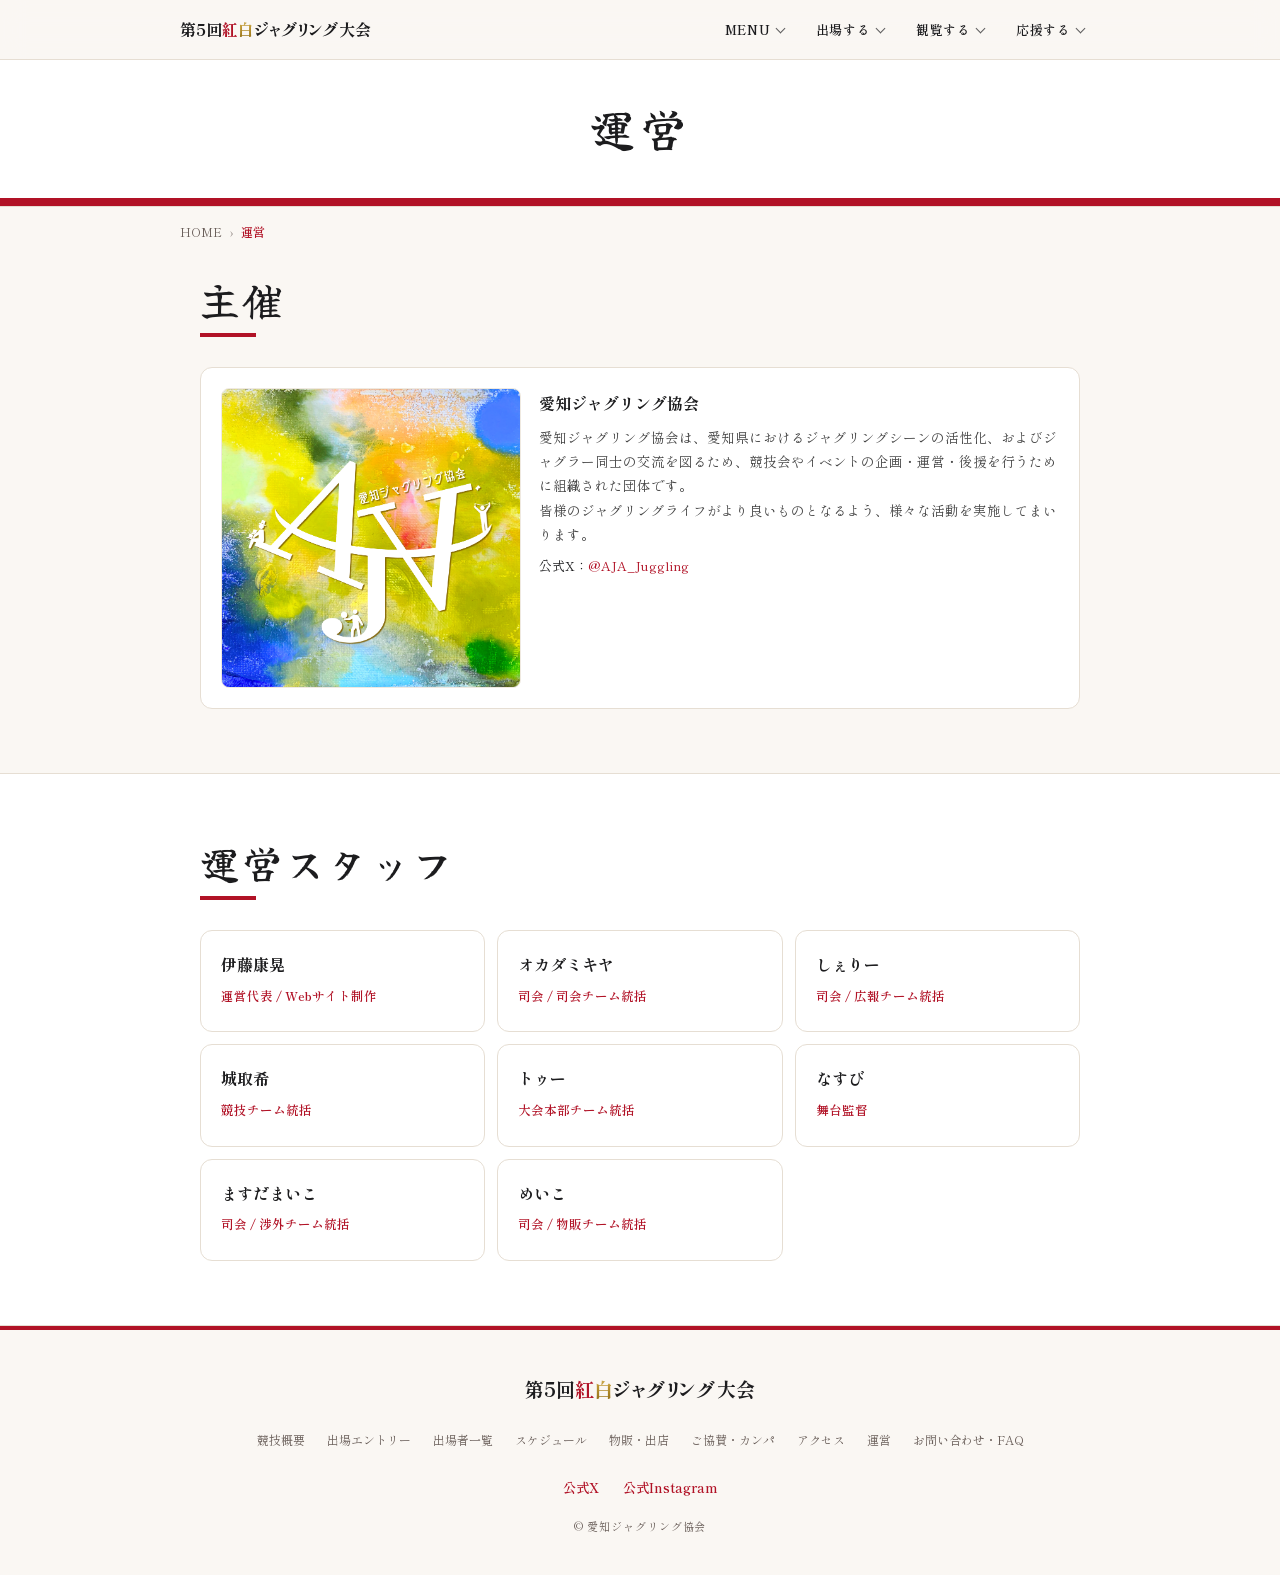
==== commit c34db94b: "インスタ追加" ====
--- a/about.html
+++ b/about.html
@@ -9,7 +9,7 @@
 <link rel="preconnect" href="https://fonts.gstatic.com" crossorigin>
 <link href="https://fonts.googleapis.com/css2?family=Shippori+Mincho:wght@400;500;600;700;800&family=Yuji+Syuku&family=Noto+Sans+JP:wght@300;400;500&family=Cormorant+Garamond:ital,wght@0,300;0,500;0,600;1,300;1,500&display=swap" rel="stylesheet">
 <link rel="icon" href="assets/aja-logo.PNG" type="image/png">
-<link rel="stylesheet" href="assets/style.css?v=20260728">
+<link rel="stylesheet" href="assets/style.css?v=20261024c">
 </head>
 <body>
 
@@ -200,6 +200,10 @@
       <a href="access.html">アクセス</a>
       <a href="about.html">運営</a>
       <a href="contact.html">お問い合わせ・FAQ</a>
+    </div>
+    <div class="footer-sns">
+      <a href="https://x.com/AJA_Juggling" target="_blank" rel="noopener">公式X</a>
+      <a href="https://www.instagram.com/aichijugglingassociation/" target="_blank" rel="noopener">公式Instagram</a>
     </div>
     <p class="copyright">© 愛知ジャグリング協会</p>
   </div>
--- a/assets/style.css
+++ b/assets/style.css
@@ -259,6 +259,8 @@
 .footer-links{display:flex;justify-content:center;flex-wrap:wrap;gap:4px 14px;margin-bottom:20px;margin-top:18px;}
 .footer-links a{font-size:12px;color:var(--sub);padding:4px;}
 .footer-links a:hover{color:var(--deep);text-decoration:none;}
+.footer-sns{display:flex;justify-content:center;gap:24px;margin-bottom:16px;}
+.footer-sns a{font-size:13px;color:var(--deep);font-weight:600;}
 .copyright{font-size:11px;color:var(--sub);letter-spacing:.08em;}
 
 /* ==========================================================================
@@ -423,6 +425,8 @@
 /* ---------- プラン画像 ---------- */
 .sponsor-plan-image{margin:20px 0;}
 .sponsor-plan-image img{width:100%;height:auto;border:1px solid var(--line);border-radius:10px;background:var(--white);}
+.goods-list-image{margin:20px 0 28px;}
+.goods-list-image img{width:100%;height:auto;border:1px solid var(--line);border-radius:10px;background:var(--white);}
 
 /* ---------- 申込ボタン ---------- */
 .sponsor-cta-buttons{display:flex;flex-direction:column;align-items:stretch;gap:12px;max-width:340px;margin:32px auto;}
